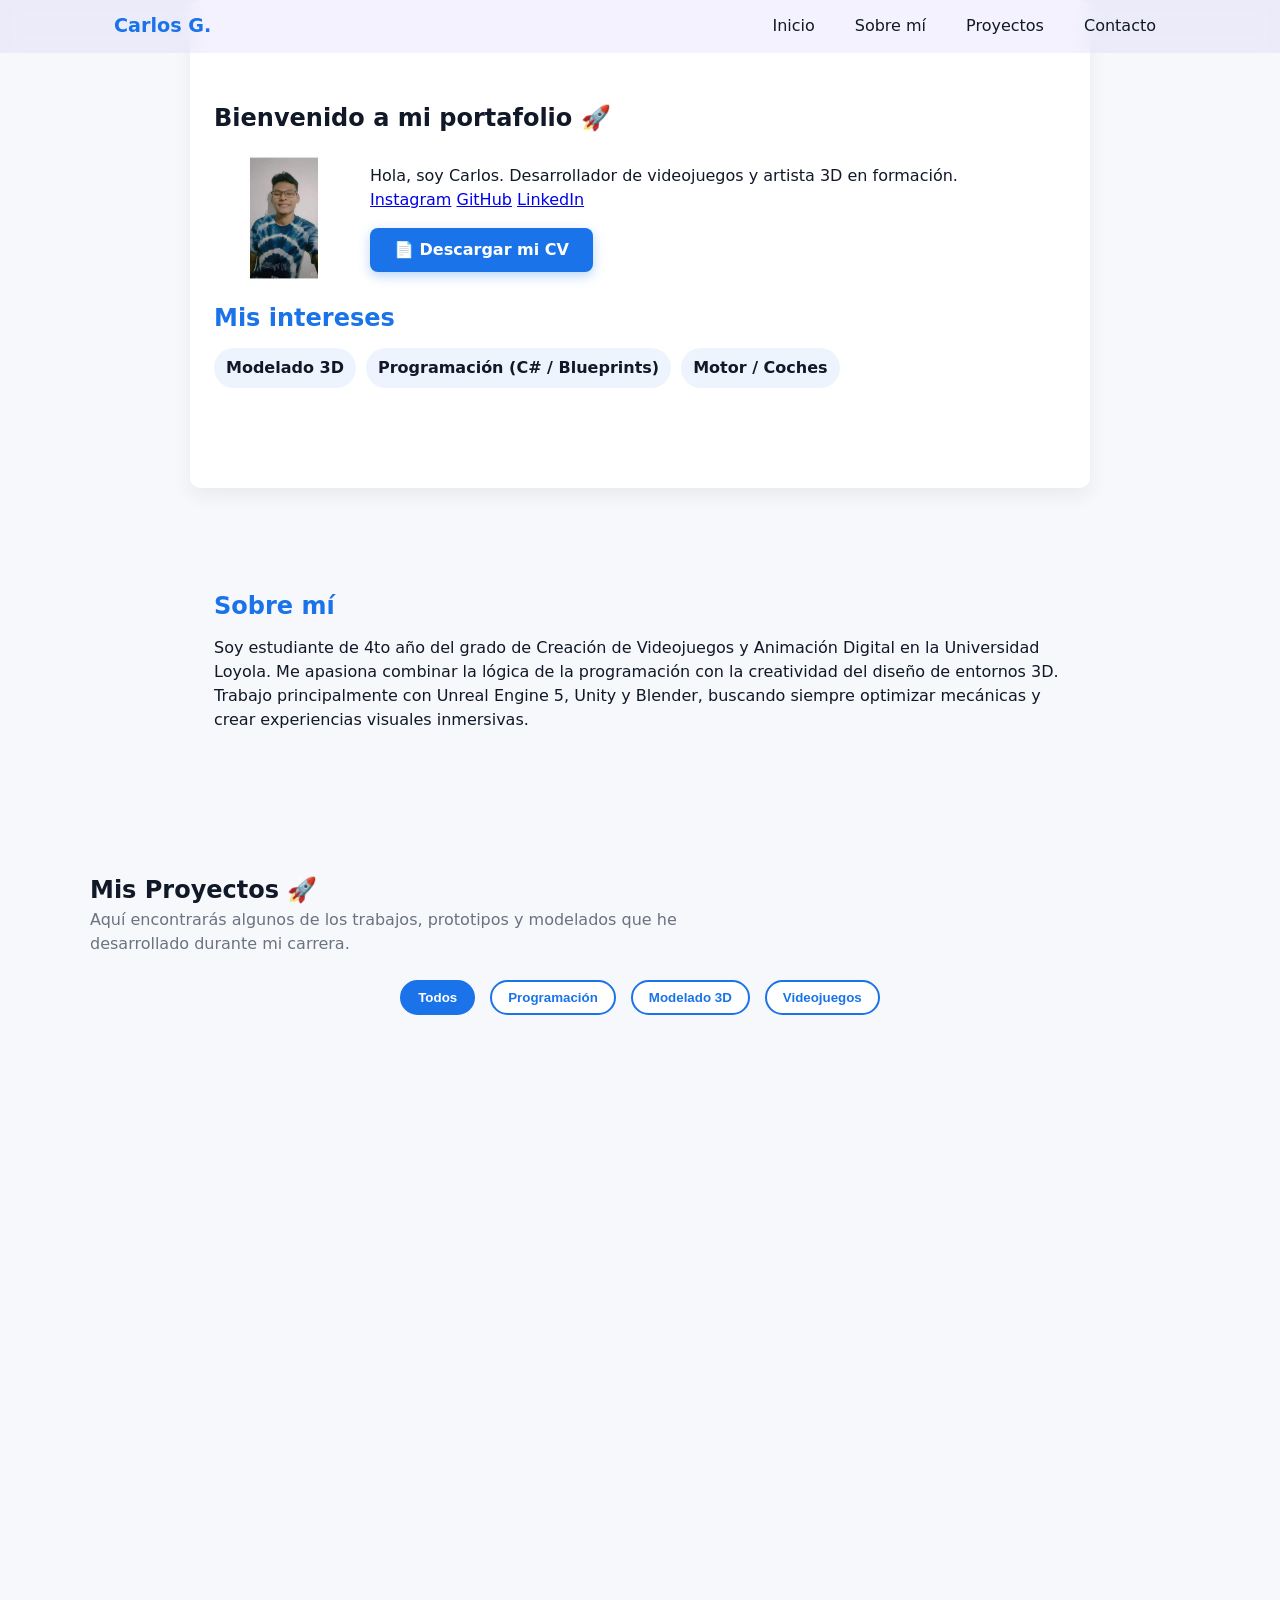
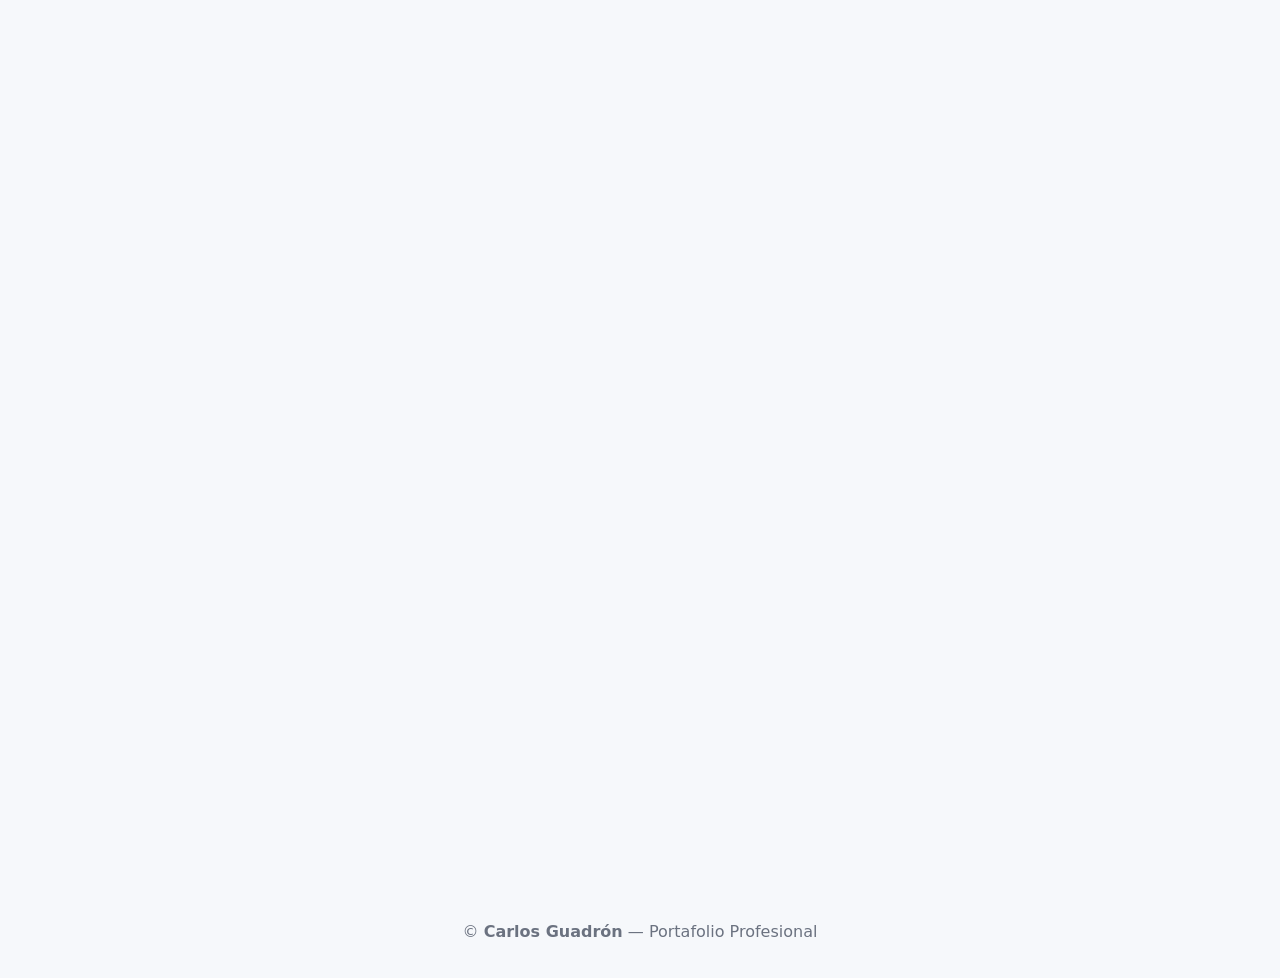
==== index.html @ 1a6b390a "Subiendo archivos del portafolio" ====
<!DOCTYPE html>
<html lang="es">
<head>
  <meta charset="utf-8">
  <meta name="viewport" content="width=device-width, initial-scale=1">
  <title>Carlos Guadrón — Portafolio</title>

  <!-- Enlace al CSS -->
  <link rel="stylesheet" href="css/styles.css">
</head>
<body>

  <!-- ===========================
       🧭 MENÚ DE NAVEGACIÓN FIJO
       =========================== -->
  <header class="site-header">
    <nav class="navbar">
      <div class="nav-logo">
        <a href="#inicio">Carlos G.</a>
      </div>
      <ul class="nav-links">
        <li><a href="#inicio">Inicio</a></li>
        <li><a href="#sobre-mi">Sobre mí</a></li>
        <li><a href="#proyectos">Proyectos</a></li>
        <li><a href="#contacto">Contacto</a></li>
      </ul>
    </nav>
  </header>

  <!-- ===========================
       SECCIONES DE CONTENIDO
       =========================== -->

  <!-- Inicio -->
  <section id="inicio" class="section content card" aria-labelledby="titulo-perfil">
    <h1 id="titulo-perfil">Bienvenido a mi portafolio 🚀</h1>

    <!-- Perfil compacto -->
    <div class="profile-row">
      <img src="img/yo.jpg" alt="Foto de Carlos" class="profile__avatar">
      <div class="profile__bio">
        <p>Hola, soy Carlos. Desarrollador de videojuegos y artista 3D en formación.</p>
        <div class="social">
          <a href="https://www.instagram.com/3__carlos__0/" target="_blank" rel="noopener noreferrer">Instagram</a>
          <a href="https://github.com/carlosguadron" target="_blank" rel="noopener noreferrer">GitHub</a>
          <a href="https://www.linkedin.com/in/carlos-cristian-guadr%C3%B3n-mendoza-684215248/" target="_blank" rel="noopener noreferrer">LinkedIn</a>
        </div>
        
        <!-- 👇 NUEVO BOTÓN DE CV 👇 -->
        <a href="docs/CV_Carlos.pdf" download="CV_Carlos_Guadron.pdf" class="btn-cv">
          📄 Descargar mi CV
        </a>

      </div>
    </div>

    <!-- Intereses -->
    <section class="interests" id="intereses">
      <h2>Mis intereses</h2>
      <ul class="chips">
        <li>Modelado 3D</li>
        <li>Programación (C# / Blueprints)</li>
        <li>Motor / Coches</li>
      </ul>
    </section>
  </section>

  <!-- Sobre mí -->
  <section id="sobre-mi" class="section">
    <h2>Sobre mí</h2>
    <p>Soy estudiante de 4to año del grado de Creación de Videojuegos y Animación Digital en la Universidad Loyola. Me apasiona combinar la lógica de la programación con la creatividad del diseño de entornos 3D. Trabajo principalmente con Unreal Engine 5, Unity y Blender, buscando siempre optimizar mecánicas y crear experiencias visuales inmersivas.</p>
  </section>

  <!-- Proyectos -->
  <section id="proyectos" class="projects-section container" aria-labelledby="titulo-proyectos">
    <h2 id="titulo-proyectos">Mis Proyectos 🚀</h2>
    <p>Aquí encontrarás algunos de los trabajos, prototipos y modelados que he desarrollado durante mi carrera.</p>

    <div class="filter-buttons">
      <button class="filter-btn active" data-filter="all">Todos</button>
      <button class="filter-btn" data-filter="programacion">Programación</button>
      <button class="filter-btn" data-filter="modelado">Modelado 3D</button>
      <button class="filter-btn" data-filter="juegos">Videojuegos</button>
    </div>

    <!-- Contenedor de tarjetas de proyectos -->
    <div class="projects-grid">
      
      <!-- Proyecto 1 -->
      <article class="project-card reveal reveal-bottom" data-category="juegos programacion" onclick="window.location.href='proyecto-torre.html';">
        <span class="badge wip">Completado</span>
        <img src="img/La-torre-del-silencio.png" alt="Vista previa de La Torre del Silencio" class="project-image">
        <h3>La torre del silencio</h3>
        <p>Videojuego de misterio donde asumes el rol de un investigador intentando resolver el asesinato de un guardabosques.</p>
        <span class="project-link">Ver proyecto completo</span>
      </article>

      <!-- Proyecto 2 -->
      <article class="project-card reveal reveal-left" data-category="programacion juegos" onclick="window.location.href='proyecto-sentilx.html';">
        <span class="badge wip">Completado</span>
        <img src="img/SentinelX.png" alt="Vista previa de Sentinel X" class="project-image">
        <h3>SENTINEL X</h3>
        <p>Prototipo vertical de un juego 3D con temática de antivirus creado en Unreal Engine 5. Incluye mecánicas de puzzles y shaders de postprocesado.</p>
        <span class="project-link">Ver proyecto completo</span>
      </article>

      <!-- Proyecto 3-->
      <article class="project-card reveal reveal-left" data-category="programacion juegos" onclick="window.location.href='proyecto-POTI.html';">
        <span class="badge wip">En Desarrollo</span>
        <img src="img/Plague-of-the-inquisition.png" alt="Vista previa de The Unfinished Case" class="project-image">
        <h3>Plague of The Inquisition</h3>
        <p>Videojuego de aventura y sigilo ambientado en la Sevilla del siglo XVI durante la peste negra y la Inquisición. Prototipado y desarrollado en equipo utilizando Unreal Engine 5.</p>
        <span class="project-link">Ver proyecto completo</span>
      </article>

      <!-- Proyecto 4-->
      <article class="project-card reveal reveal-left" data-category="programacion juegos" onclick="window.location.href='proyecto-TheUnfinishedCase.html';">
        <span class="badge wip">En Desarrollo</span>
        <img src="img/The-Unfinished-Case.png" alt="Vista previa de The Unfinished Case" class="project-image">
        <h3>The Unfinished Case</h3>
        <p>Videojuego de suspenso en el cual asumes el rol de un detective que debe investigar el asesinato de un famoso pianista.</p>
        <span class="project-link">Ver proyecto completo</span>
      </article>

      <!-- Proyecto 5 -->
      <article class="project-card reveal reveal-left" data-category="modelado" onclick="window.location.href='proyecto-Giralda.html';">
        <span class="badge wip">Completado</span>
        <img src="img/Giralda2.png" alt="Vista previa de La Giralda 3D" class="project-image">
        <h3>Giralda 3D</h3>
        <p>Modelado 3D de La Giralda basado en la arquitectura de la Sevilla del siglo XVI. Topología optimizada en Blender para su uso en videojuegos de mundo semi-abierto.</p>
        <span class="project-link">Ver proyecto completo</span>
      </article>

      <!-- Proyecto 6 -->
      <article class="project-card reveal reveal-left" data-category="modelado" onclick="window.location.href='proyecto-CatedralSevilla.html';">        
        <span class="badge wip">En Desarrollo</span>
        <img src="img/Catedral-de-Sevilla.png" alt="Vista previa de La Giralda 3D" class="project-image">
        <h3>Catedral de Sevilla</h3>
        <p>Recreación arquitectónica en 3D de la Catedral de Sevilla, modelada en Blender. Diseñada con rigor histórico y optimizada para integrarse como entorno jugable.</p>
        <span class="project-link">Ver proyecto completo</span>
      </article>
      

    </div> <!-- Cierre correcto del projects-grid -->
  </section>

  <!-- ===========================
       SECCIÓN DE HABILIDADES Y CONTACTO
       =========================== -->
  <section id="contacto" class="section" aria-labelledby="titulo-contacto">
    
    <div class="contact-skills-container">
      
      <!-- Tarjeta de Habilidades -->
      <div class="card skills-card reveal reveal-left">
        <h3 id="titulo-habilidades">Mis Habilidades 🛠️</h3>
        <p>Herramientas y tecnologías que utilizo para crear:</p>
        
        <ul class="skills-grid">
          <li><span class="skill-icon">🔥</span> Unreal Engine 5</li>
          <li><span class="skill-icon">🎮</span> Unity (C#)</li>
          <li><span class="skill-icon">🧊</span> Blender</li>
          <li><span class="skill-icon">🐙</span> GitHub / Git</li>
          <li><span class="skill-icon">💻</span> HTML & CSS</li>
          <li><span class="skill-icon">⚡</span> JavaScript</li>
        </ul>
      </div>

      <!-- Tarjeta de Contacto -->
      <div class="card contact-card reveal reveal-right">
        <h3 id="titulo-contacto">Hablemos 📩</h3>
        <p>¿Tienes un proyecto en mente o quieres conectar? ¡Escríbeme!</p>
        
        <div class="contact-links">
          <!-- Botón Email -->
          <a href="mailto:c1205333@gmail.com" class="contact-btn">
            <span class="icon">✉️</span> c1205333@gmail.com
          </a>
          <!-- Botón LinkedIn -->
          <a href="https://www.linkedin.com/in/carlos-cristian-guadr%C3%B3n-mendoza-684215248/" target="_blank" rel="noopener noreferrer" class="contact-btn">
            <span class="icon">💼</span> LinkedIn
          </a>
          <!-- Botón GitHub -->
          <a href="https://github.com/carlosguadron" target="_blank" rel="noopener noreferrer" class="contact-btn">
            <span class="icon">🐙</span> GitHub
          </a>
        </div>
      </div>

    </div>
  </section>

  <!-- Footer -->
  <footer class="site-footer">
    <div class="container">
      <p>© <strong>Carlos Guadrón</strong> — Portafolio Profesional</p>
    </div>
  </footer>

  <!-- Script principal -->
  <script src="js/script.js"></script>
</body>
</html>
---- css/styles.css ----
/* ===========================
   RESET Y VARIABLES GLOBALES
   =========================== */
* { box-sizing: border-box; margin: 0; padding: 0; }

:root {
  --bg: #f6f8fb;
  --card: #ffffff;
  --text: #111827;
  --muted: #6b7280;
  --accent: #1a73e8;
  --radius: 10px;
  --max-width: 1100px;
  --gutter: 20px;
}

/* ===== Tipografía y fondo ===== */
html, body { height: 100%; }
body {
  font-family: system-ui, -apple-system, "Segoe UI", Roboto, "Helvetica Neue", Arial;
  background: var(--bg);
  color: var(--text);
  line-height: 1.5;
  -webkit-font-smoothing: antialiased;
}

/* ===== Contenedor central ===== */
.container {
  max-width: var(--max-width);
  margin: 0 auto;
  padding: calc(var(--gutter) / 2);
}

/* ===== Tarjetas base ===== */
.card {
  background: var(--card);
  border-radius: var(--radius);
  box-shadow: 0 8px 20px rgba(15,23,42,0.06);
  padding: 16px;
}

/* ===========================
   NAVBAR Y HEADER FIJO
   =========================== */
.site-header {
  position: fixed;
  top: 0;
  left: 0;
  width: 100%;
  padding: 12px 0;
  background-color: rgba(48, 12, 229, 0.05); /* Transparente al inicio */
  backdrop-filter: blur(10px);
  z-index: 1000;
  transition: background-color 0.3s ease, box-shadow 0.3s ease, padding 0.3s ease;
}

.site-header.scrolled {
  background-color: rgba(112, 116, 183, 0.95); /* Color sólido al hacer scroll */
  box-shadow: 0 4px 12px rgba(0, 0, 0, 0.1);
  padding: 8px 0; /* Se hace un poco más delgada al bajar */
}

.navbar {
  max-width: var(--max-width);
  margin: 0 auto;
  padding: 0 24px;
  display: flex;
  justify-content: space-between;
  align-items: center;
}

.nav-logo a {
  text-decoration: none;
  font-weight: 700;
  font-size: 1.2rem;
  color: var(--accent);
}

.scrolled .nav-logo a,
.scrolled .nav-links a {
  color: #ffffff; /* Letras blancas cuando la barra es oscura */
}

.nav-links {
  list-style: none;
  display: flex;
  gap: 20px;
}

.nav-links a {
  text-decoration: none;
  color: var(--text);
  font-weight: 500;
  padding: 6px 10px;
  border-radius: 6px;
  transition: color 0.3s, background 0.3s;
}

.nav-links a:hover {
  background: rgba(26,115,232,0.1);
  color: var(--accent);
}

/* ===========================
   LAYOUT PRINCIPAL E INICIO
   =========================== */
.section {
  padding: 100px 24px;
  max-width: 900px;
  margin: 0 auto;
}

.section h2 {
  margin-bottom: 12px;
  color: var(--accent);
}

/* Profile Row (Avatar + Bio) */
.profile-row {
  display: flex;
  gap: 16px;
  align-items: center;
  margin: 12px 0;
}

.profile__avatar {
  width: 140px;
  height: 140px;
  object-fit: cover;
  border-radius: 10px;
  flex-shrink: 0;
}

.profile__bio { flex: 1 1 auto; }

/* Chips de Intereses */
.chips {
  list-style: none;
  display: flex;
  gap: 10px;
  flex-wrap: wrap;
  margin-top: 10px;
}

.chips li {
  background: rgba(26,115,232,0.08);
  padding: 8px 12px;
  border-radius: 999px;
  font-weight: 600;
}

.center-chips {
  justify-content: center;
  margin-bottom: 20px;
}

/* ===========================
   SECCIÓN DE PROYECTOS
   =========================== */
.projects-section {
  padding: 40px 0;
}

.projects-section p {
  color: var(--muted);
  max-width: 600px;
  margin-bottom: 24px;
}

.filter-buttons {
  display: flex;
  justify-content: center;
  gap: 15px;
  margin-bottom: 30px;
  flex-wrap: wrap;
}

.filter-btn {
  background-color: var(--card);
  border: 2px solid var(--accent);
  color: var(--accent);
  padding: 8px 16px;
  border-radius: 20px;
  cursor: pointer;
  font-weight: 600;
  transition: all 0.3s ease;
}

.filter-btn:hover,
.filter-btn.active {
  background-color: var(--accent);
  color: white;
}

.projects-grid {
  display: grid;
  grid-template-columns: repeat(auto-fit, minmax(280px, 1fr));
  gap: 20px;
}

/* Tarjeta individual (Unificada) */
.project-card {
  background: var(--card);
  border-radius: var(--radius);
  box-shadow: 0 8px 20px rgba(15, 23, 42, 0.06);
  overflow: hidden;
  position: relative; /* Necesario para el badge */
  transition: transform 0.2s ease, box-shadow 0.3s ease;
  transform-style: preserve-3d;
  cursor: pointer;
}

.project-card:hover {
  transform: translateY(-8px) scale(1.02);
  box-shadow: 0 15px 35px rgba(15, 23, 42, 0.2);
}

.project-card:hover .project-image {
  transform: scale(1.05);
}

.project-image {
  width: 100%;
  height: 180px;
  object-fit: cover;
  transition: transform 0.3s ease;
}

/* Badges de estado */
.badge {
  position: absolute;
  top: 12px;
  right: 12px;
  padding: 4px 12px;
  font-size: 0.8rem;
  font-weight: 700;
  border-radius: 20px;
  z-index: 10;
  box-shadow: 0 4px 6px rgba(0, 0, 0, 0.2);
}

.badge.wip {
  background-color: #f59e0b;
  color: white;
}

/* Textos dentro de la tarjeta */
.project-card h3 {
  font-size: 1.2rem;
  margin: 12px 16px 4px;
  transition: transform 0.3s ease;
}

.project-card p {
  font-size: 0.95rem;
  color: var(--muted);
  margin: 0 16px 12px;
  transition: transform 0.3s ease;
}

.project-link {
  display: inline-block;
  margin: 0 16px 16px;
  text-decoration: none;
  color: var(--accent);
  font-weight: 600;
  transition: transform 0.3s ease, color 0.3s ease;
}

.project-card:hover h3 { transform: translateY(-5px); }
.project-card:hover p { transform: translateY(-3px); }
.project-card:hover .project-link { 
  transform: translateY(-2px); 
  color: #1257b5; /* Azul más oscuro al hover */
}

/* ===========================
   PÁGINAS DE DETALLE (CASOS DE ESTUDIO)
   =========================== */
.project-hero {
  text-align: center;
  padding-top: 120px;
  padding-bottom: 40px;
}

.project-hero h1 {
  font-size: 2.5rem;
  color: var(--text);
  margin-bottom: 20px;
}

.project-details {
  max-width: 800px;
  margin-bottom: 60px;
}

.detail-image {
  width: 100%;
  height: auto;
  max-height: 400px;
  object-fit: cover;
  border-radius: var(--radius);
  margin-bottom: 24px;
}

.detail-content h2 {
  font-size: 1.5rem;
  color: var(--accent);
  margin-top: 24px;
  margin-bottom: 12px;
}

.video-container {
  background: var(--bg);
  border: 2px dashed var(--muted);
  border-radius: var(--radius);
  padding: 40px;
  text-align: center;
  margin-top: 16px;
  color: var(--muted);
}

/* ===========================
   SECCIÓN DE HABILIDADES Y CONTACTO
   =========================== */
.contact-skills-container {
  display: grid;
  grid-template-columns: 1fr 1fr;
  gap: 30px;
  max-width: 1000px;
  margin: 0 auto;
}

.skills-card h3, 
.contact-card h3 {
  font-size: 1.5rem;
  color: var(--accent);
  margin-bottom: 8px;
}

.skills-card p, 
.contact-card p {
  color: var(--muted);
  margin-bottom: 24px;
}

.skills-grid {
  list-style: none;
  display: grid;
  grid-template-columns: repeat(auto-fit, minmax(140px, 1fr));
  gap: 15px;
  padding: 0;
}

.skills-grid li {
  background: var(--bg);
  border: 1px solid rgba(26, 115, 232, 0.15);
  padding: 12px 16px;
  border-radius: var(--radius);
  display: flex;
  align-items: center;
  gap: 10px;
  font-weight: 600;
  color: var(--text);
  transition: transform 0.3s ease, box-shadow 0.3s ease, border-color 0.3s ease;
  cursor: default;
}

.skills-grid li:hover {
  transform: translateY(-5px);
  box-shadow: 0 8px 20px rgba(26, 115, 232, 0.15);
  border-color: var(--accent);
}

.skill-icon {
  font-size: 1.2rem;
}

.contact-links {
  display: flex;
  flex-direction: column;
  gap: 16px;
}

.contact-btn {
  display: flex;
  align-items: center;
  gap: 12px;
  padding: 16px 20px;
  background: var(--bg);
  color: var(--text);
  text-decoration: none;
  border-radius: var(--radius);
  font-weight: 600;
  transition: all 0.3s ease;
  border: 1px solid transparent;
}

.contact-btn:hover {
  background: var(--accent);
  color: #ffffff;
  transform: translateX(8px);
  box-shadow: 0 4px 12px rgba(26, 115, 232, 0.2);
}

/* ===========================
   LIGHTBOX (Galería de Imágenes)
   =========================== */
.lightbox {
  display: none;
  position: fixed;
  z-index: 2000;
  left: 0;
  top: 0;
  width: 100%;
  height: 100%;
  overflow: hidden;
  background-color: rgba(0, 0, 0, 0.9);
  justify-content: center;
  align-items: center;
  flex-direction: column;
}

.lightbox.show {
  display: flex;
  animation: fadeIn 0.3s ease;
}

.lightbox-content {
  max-width: 90%;
  max-height: 85vh;
  border-radius: 8px;
  box-shadow: 0 0 20px rgba(0,0,0,0.5);
  object-fit: contain;
}

.close-lightbox {
  position: absolute;
  top: 20px;
  right: 35px;
  color: #f1f1f1;
  font-size: 40px;
  font-weight: bold;
  cursor: pointer;
  transition: 0.3s;
}

.close-lightbox:hover { color: #bbb; }

.prev-btn, .next-btn {
  cursor: pointer;
  position: absolute;
  top: 50%;
  transform: translateY(-50%);
  width: auto;
  padding: 16px;
  color: white;
  font-weight: bold;
  font-size: 30px;
  background: rgba(0,0,0,0.5);
  border: none;
  border-radius: 5px;
  user-select: none;
  transition: 0.3s;
}

.prev-btn { left: 20px; }
.next-btn { right: 20px; }
.prev-btn:hover, .next-btn:hover { background-color: rgba(0,0,0,0.8); }

#caption {
  margin-top: 15px;
  color: #ccc;
  font-size: 1.2rem;
  text-align: center;
}

.lightbox-trigger {
  cursor: pointer;
  transition: 0.3s;
}

.lightbox-trigger:hover {
  opacity: 0.8;
  transform: scale(1.02);
}

@keyframes fadeIn {
  from { opacity: 0; }
  to { opacity: 1; }
}

/* ===========================
   ANIMACIONES SCROLL (Reveal Unificado)
   =========================== */
.reveal {
  opacity: 0;
  transition: all 0.7s ease;
}

.reveal.active {
  opacity: 1;
  transform: translate(0, 0) scale(1);
}

.reveal-bottom { transform: translateY(40px); }
.reveal-left   { transform: translateX(-40px); }
.reveal-right  { transform: translateX(40px); }
.reveal-fade   { transform: scale(0.95); }

/* ===========================
   FOOTER
   =========================== */
.site-footer {
  margin-top: 24px;
  padding: 24px 0;
  text-align: center;
  color: var(--muted);
}

/* ===========================
   ACCESIBILIDAD Y RESPONSIVE
   =========================== */
a:focus {
  outline: 3px solid rgba(26,115,232,0.18);
  outline-offset: 3px;
  border-radius: 6px;
}

@media (max-width: 768px) {
  .contact-skills-container {
    grid-template-columns: 1fr;
  }
  .navbar {
    flex-direction: column;
    padding: 16px;
  }
  .nav-links {
    margin-top: 12px;
    flex-wrap: wrap;
    justify-content: center;
  }
}

/* ===========================
   BOTÓN DE DESCARGA DE CV
   =========================== */
.btn-cv {
  display: inline-flex;
  align-items: center;
  gap: 8px;
  margin-top: 16px;
  padding: 10px 24px;
  background-color: var(--accent); /* Usa tu azul principal */
  color: #ffffff; /* Texto blanco */
  text-decoration: none;
  font-weight: 700;
  border-radius: 8px;
  transition: all 0.3s ease;
  box-shadow: 0 4px 12px rgba(26, 115, 232, 0.3);
}

.btn-cv:hover {
  background-color: #1257b5; /* Un azul más oscuro al pasar el ratón */
  color: #ffffff;
  transform: translateY(-3px); /* Se eleva un poquito */
  box-shadow: 0 6px 16px rgba(26, 115, 232, 0.4);
}
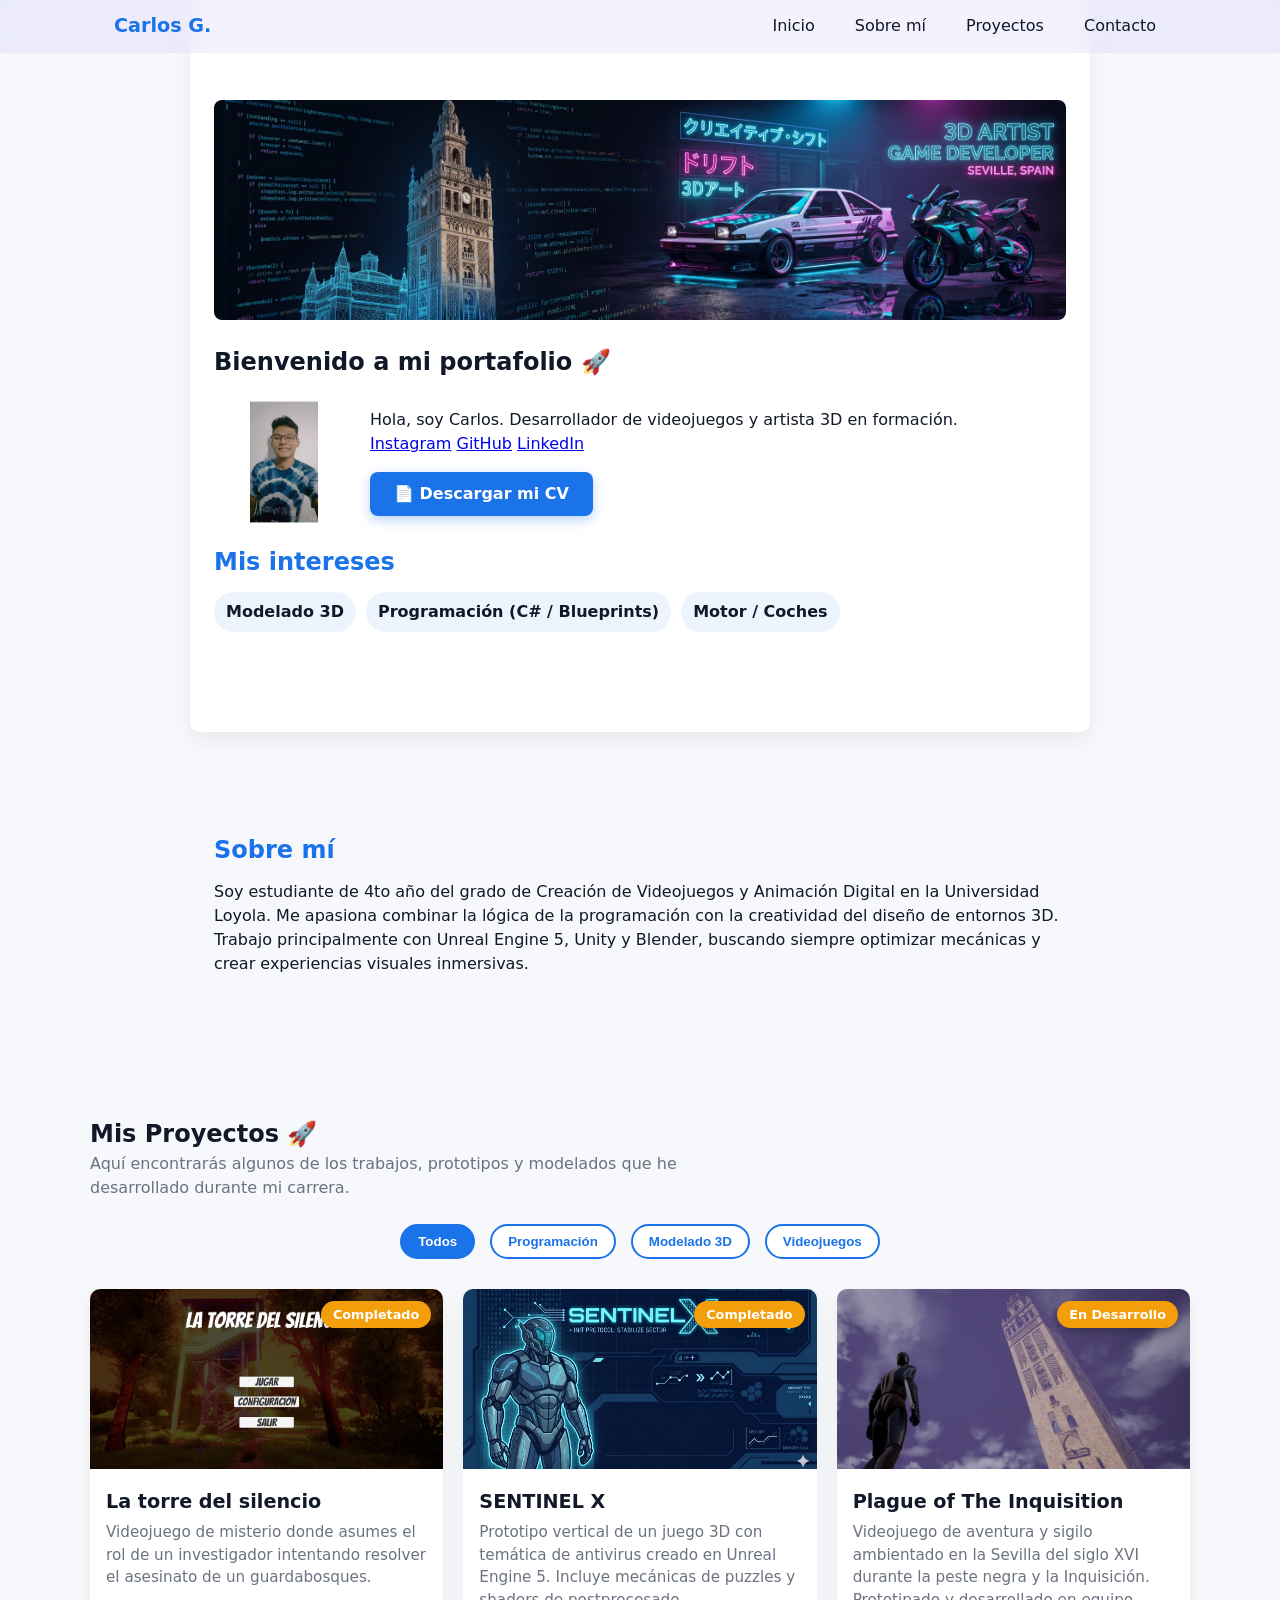
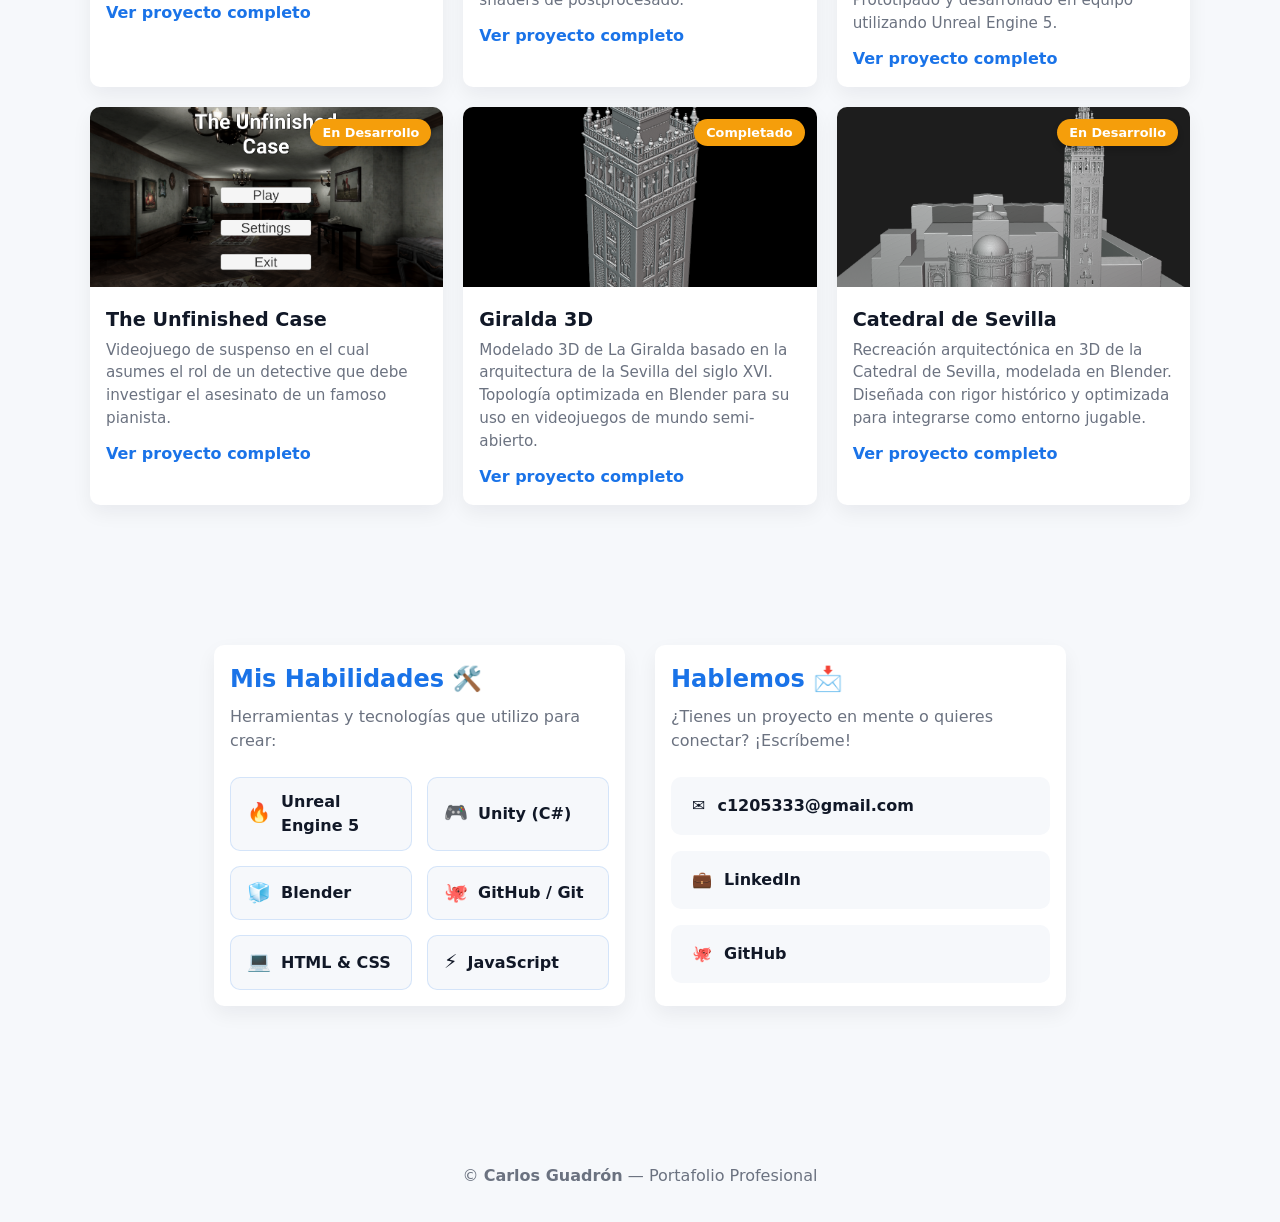
==== commit b606e069: "Banner de Inicio" ====
--- a/index.html
+++ b/index.html
@@ -32,7 +32,12 @@
        =========================== -->
 
   <!-- Inicio -->
+  <!-- Inicio -->
   <section id="inicio" class="section content card" aria-labelledby="titulo-perfil">
+    
+    <!-- BANNER -->
+    <img src="img/banner-pagina-web.jpg" alt="Banner Portafolio Carlos" class="profile-banner">
+
     <h1 id="titulo-perfil">Bienvenido a mi portafolio 🚀</h1>
 
     <!-- Perfil compacto -->
--- a/css/styles.css
+++ b/css/styles.css
@@ -528,17 +528,50 @@
 }
 
 @media (max-width: 768px) {
+  /* 1. Tarjetas de contacto a una columna */
   .contact-skills-container {
     grid-template-columns: 1fr;
   }
+  
+  /* 2. Menú superior ajustado */
   .navbar {
     flex-direction: column;
-    padding: 16px;
+    padding: 10px;
   }
   .nav-links {
-    margin-top: 12px;
+    margin-top: 10px;
     flex-wrap: wrap;
     justify-content: center;
+    gap: 10px;
+  }
+  
+  /* 3. Arreglo del perfil en móvil (Adiós aplastamiento) */
+  .profile-row {
+    flex-direction: column;
+    text-align: center;
+  }
+  .profile__avatar {
+    width: 130px;
+    height: 130px;
+    margin: 0 auto 15px auto;
+  }
+  
+  /* 4. Centrar redes sociales y botón del CV */
+  .social {
+    display: flex;
+    flex-wrap: wrap;
+    justify-content: center;
+    gap: 15px;
+    margin: 15px 0;
+  }
+  .btn-cv {
+    margin: 10px auto; 
+  }
+  
+  /* 5. Reducir el tamaño del título en móvil */
+  h1 {
+    font-size: 1.8rem;
+    text-align: center;
   }
 }
 
@@ -565,4 +598,24 @@
   color: #ffffff;
   transform: translateY(-3px); /* Se eleva un poquito */
   box-shadow: 0 6px 16px rgba(26, 115, 232, 0.4);
+}
+
+/* ===========================
+   BANNER DE INICIO
+   =========================== */
+.profile-banner {
+  width: 100%;
+  height: 220px;
+  object-fit: cover;
+  border-radius: 8px;
+  margin-bottom: 24px;
+  display: block;
+}
+
+/* Ajuste exclusivo para que se vea bien en el móvil */
+@media (max-width: 768px) {
+  .profile-banner {
+    height: 120px;
+    margin-bottom: 16px;
+  }
 }
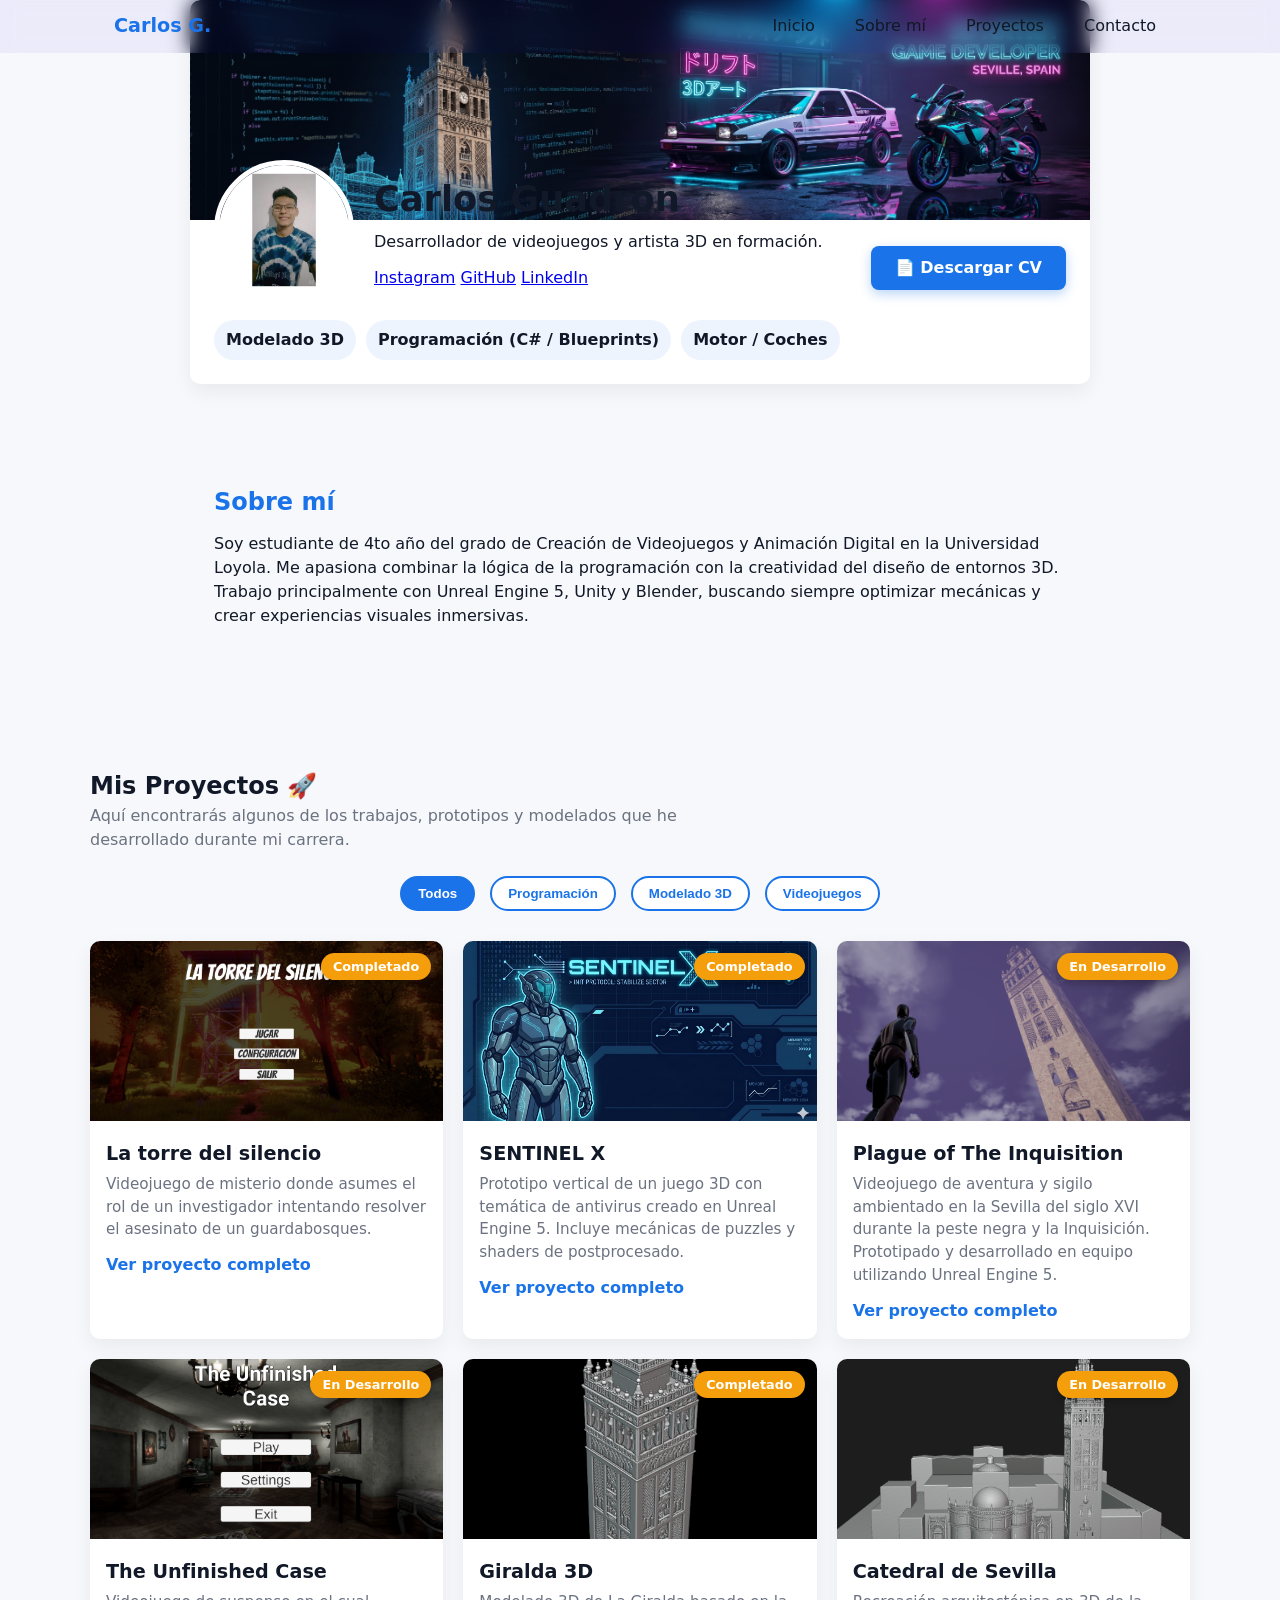
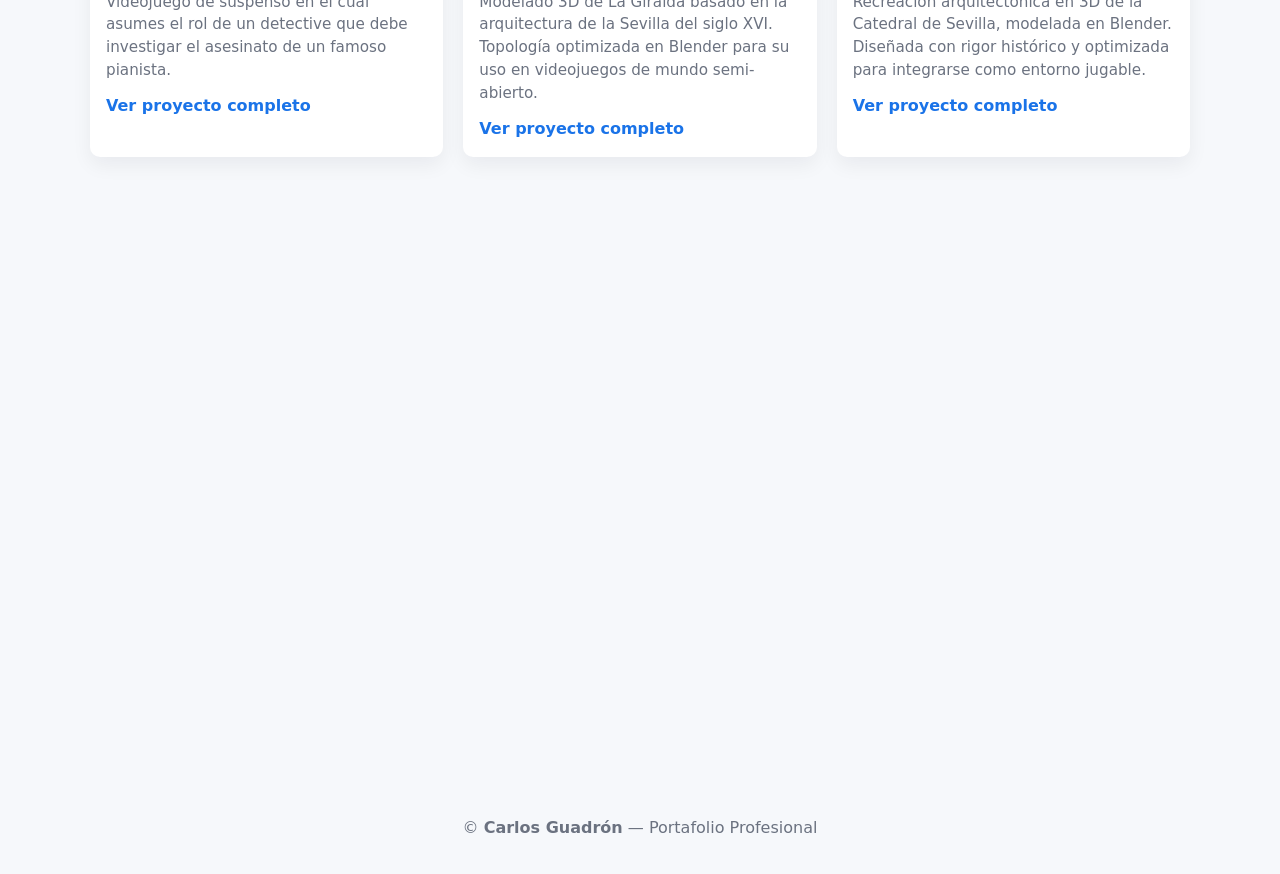
==== commit edfe0f67: "Arreglo de banner" ====
--- a/index.html
+++ b/index.html
@@ -27,47 +27,48 @@
     </nav>
   </header>
 
-  <!-- ===========================
-       SECCIONES DE CONTENIDO
+  <!-- Inicio -->
+<!-- ===========================
+       INICIO 
        =========================== -->
-
-  <!-- Inicio -->
-  <!-- Inicio -->
-  <section id="inicio" class="section content card" aria-labelledby="titulo-perfil">
+  <section id="inicio" class="section content card" style="padding: 0; overflow: hidden;">
     
-    <!-- BANNER -->
-    <img src="img/banner-pagina-web.jpg" alt="Banner Portafolio Carlos" class="profile-banner">
-
-    <h1 id="titulo-perfil">Bienvenido a mi portafolio 🚀</h1>
-
-    <!-- Perfil compacto -->
-    <div class="profile-row">
-      <img src="img/yo.jpg" alt="Foto de Carlos" class="profile__avatar">
-      <div class="profile__bio">
-        <p>Hola, soy Carlos. Desarrollador de videojuegos y artista 3D en formación.</p>
-        <div class="social">
-          <a href="https://www.instagram.com/3__carlos__0/" target="_blank" rel="noopener noreferrer">Instagram</a>
-          <a href="https://github.com/carlosguadron" target="_blank" rel="noopener noreferrer">GitHub</a>
-          <a href="https://www.linkedin.com/in/carlos-cristian-guadr%C3%B3n-mendoza-684215248/" target="_blank" rel="noopener noreferrer">LinkedIn</a>
+    <!-- Banner superior -->
+    <img src="img/banner-pagina-web.jpg" alt="Banner Portafolio" class="profile-banner">
+
+    <!-- Contenedor inferior (textos y foto) -->
+    <div class="profile-content-wrapper">
+      
+      <!-- Fila superpuesta: Foto, textos y botón -->
+      <div class="profile-row-linkedin">
+        <img src="img/yo.jpg" alt="Foto de Carlos" class="profile__avatar-linkedin">
+        
+        <div class="profile__bio-linkedin">
+          <h1 id="titulo-perfil">Carlos Guadrón</h1>
+          <p>Desarrollador de videojuegos y artista 3D en formación.</p>
+          
+          <div class="social" style="margin-top: 12px;">
+            <a href="https://www.instagram.com/3__carlos__0/" target="_blank" rel="noopener noreferrer">Instagram</a>
+            <a href="https://github.com/carlosguadron" target="_blank" rel="noopener noreferrer">GitHub</a>
+            <a href="https://www.linkedin.com/in/carlos-cristian-guadr%C3%B3n-mendoza-684215248/" target="_blank" rel="noopener noreferrer">LinkedIn</a>
+          </div>
         </div>
         
-        <!-- 👇 NUEVO BOTÓN DE CV 👇 -->
-        <a href="docs/CV_Carlos.pdf" download="CV_Carlos_Guadron.pdf" class="btn-cv">
-          📄 Descargar mi CV
-        </a>
-
-      </div>
-    </div>
-
-    <!-- Intereses -->
-    <section class="interests" id="intereses">
-      <h2>Mis intereses</h2>
-      <ul class="chips">
-        <li>Modelado 3D</li>
-        <li>Programación (C# / Blueprints)</li>
-        <li>Motor / Coches</li>
-      </ul>
-    </section>
+        <div class="profile-action-btn">
+          <a href="docs/CV_Carlos.pdf" download="CV_Carlos_Guadron.pdf" class="btn-cv">📄 Descargar CV</a>
+        </div>
+      </div>
+
+      <!-- Intereses -->
+      <section class="interests" id="intereses">
+        <ul class="chips" style="margin-top: 10px;">
+          <li>Modelado 3D</li>
+          <li>Programación (C# / Blueprints)</li>
+          <li>Motor / Coches</li>
+        </ul>
+      </section>
+      
+    </div>
   </section>
 
   <!-- Sobre mí -->
--- a/css/styles.css
+++ b/css/styles.css
@@ -601,21 +601,73 @@
 }
 
 /* ===========================
-   BANNER DE INICIO
+   BANNER Y PERFIL (ESTILO LINKEDIN)
    =========================== */
 .profile-banner {
   width: 100%;
   height: 220px;
   object-fit: cover;
-  border-radius: 8px;
-  margin-bottom: 24px;
   display: block;
-}
-
-/* Ajuste exclusivo para que se vea bien en el móvil */
+  border-radius: 10px 10px 0 0; /* Solo redondea las esquinas superiores */
+}
+
+.profile-content-wrapper {
+  padding: 0 24px 24px 24px;
+}
+
+/* Fila principal que empuja la foto hacia arriba */
+.profile-row-linkedin {
+  display: flex;
+  gap: 20px;
+  align-items: flex-end;
+  margin-top: -60px; /* Aquí está la magia: sube la foto pisando el banner */
+  margin-bottom: 20px;
+  position: relative;
+}
+
+/* Tu foto estilo LinkedIn (Redonda y con borde) */
+.profile__avatar-linkedin {
+  width: 140px;
+  height: 140px;
+  object-fit: cover;
+  border-radius: 50%;
+  border: 5px solid var(--card); /* Crea el marco invisible alrededor */
+  background-color: var(--card);
+  z-index: 2;
+  flex-shrink: 0;
+}
+
+.profile__bio-linkedin {
+  flex: 1;
+  padding-bottom: 10px;
+}
+
+.profile__bio-linkedin h1 {
+  margin-bottom: 4px;
+  font-size: 2.2rem;
+}
+
+.profile-action-btn {
+  padding-bottom: 10px;
+}
+
+/* Adaptación perfecta para móviles */
 @media (max-width: 768px) {
   .profile-banner {
     height: 120px;
-    margin-bottom: 16px;
+  }
+  .profile-row-linkedin {
+    flex-direction: column;
+    align-items: center;
+    text-align: center;
+    margin-top: -55px;
+    gap: 12px;
+  }
+  .profile__avatar-linkedin {
+    width: 110px;
+    height: 110px;
+  }
+  .profile__bio-linkedin {
+    padding-bottom: 0;
   }
 }
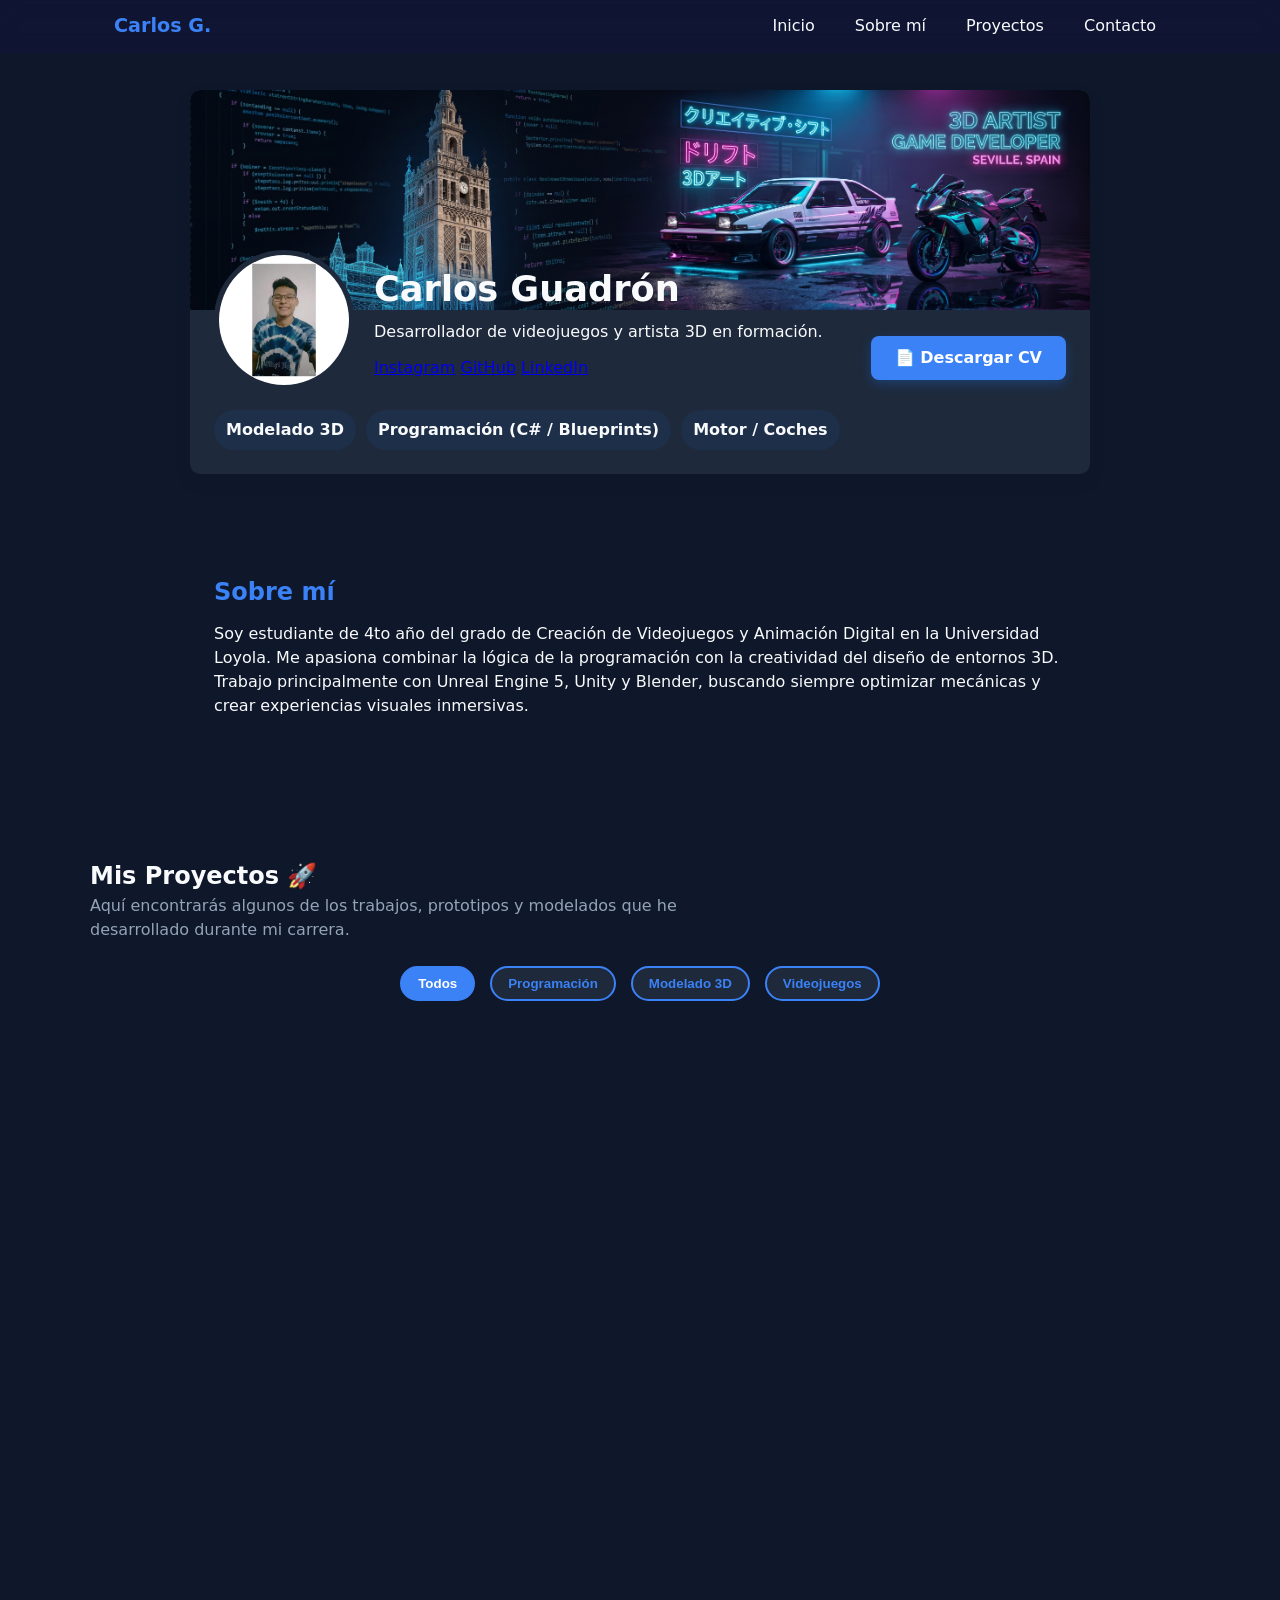
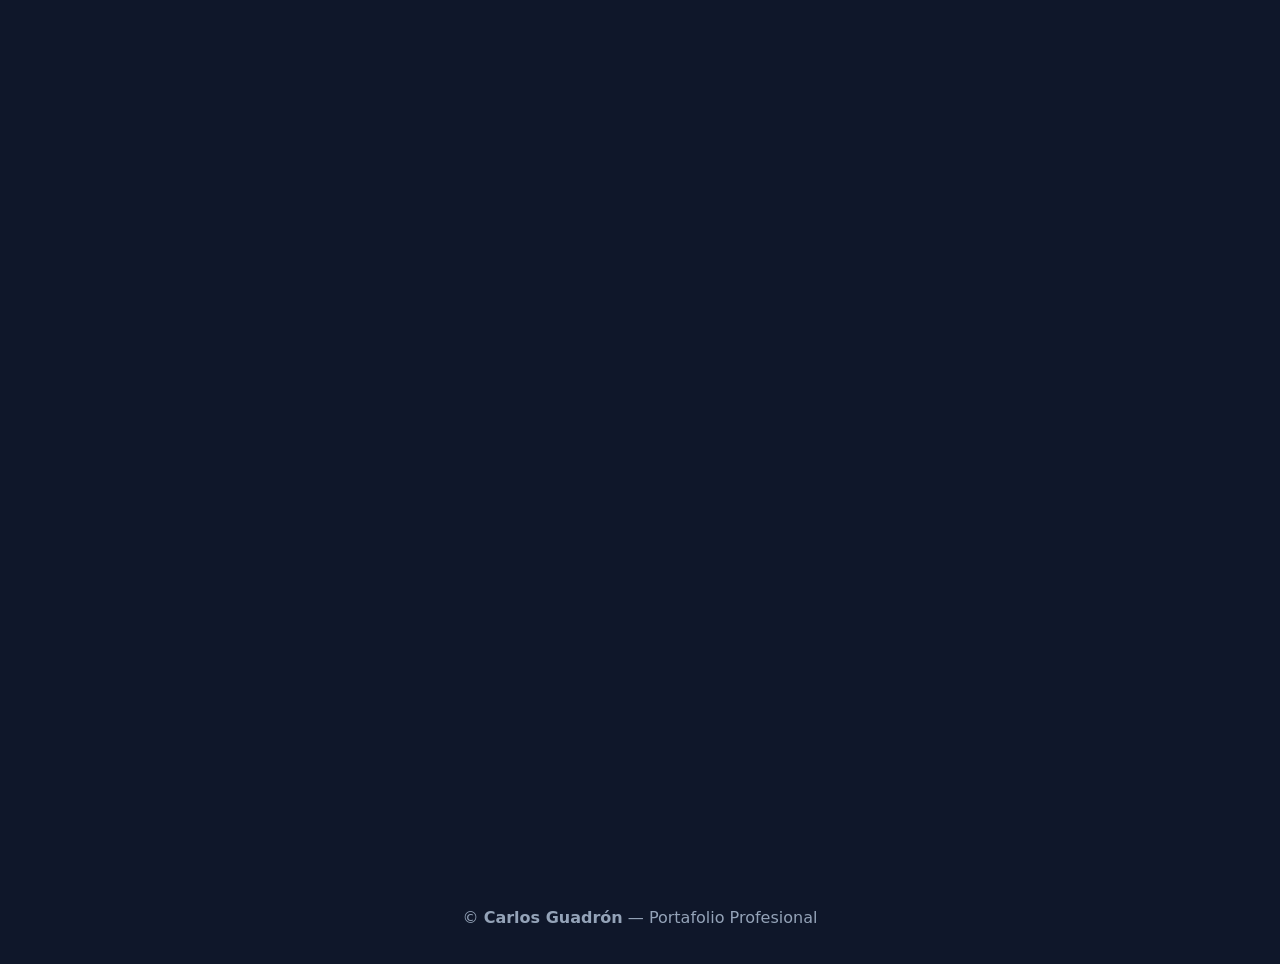
==== commit cac54401: "Arrelgos de banner para móvil y cambio de color  de pagina a modo oscuro nativo" ====
--- a/index.html
+++ b/index.html
@@ -31,7 +31,7 @@
 <!-- ===========================
        INICIO 
        =========================== -->
-  <section id="inicio" class="section content card" style="padding: 0; overflow: hidden;">
+  <section id="inicio" class="section content card" style="padding: 0; overflow: hidden; margin-top: 90px;">
     
     <!-- Banner superior -->
     <img src="img/banner-pagina-web.jpg" alt="Banner Portafolio" class="profile-banner">
--- a/css/styles.css
+++ b/css/styles.css
@@ -4,11 +4,11 @@
 * { box-sizing: border-box; margin: 0; padding: 0; }
 
 :root {
-  --bg: #f6f8fb;
-  --card: #ffffff;
-  --text: #111827;
-  --muted: #6b7280;
-  --accent: #1a73e8;
+  --bg: #0f172a;      /* Fondo principal oscuro (tono azulado tech) */
+  --card: #1e293b;    /* Color de las tarjetas, un poco más claro para separar */
+  --text: #f8fafc;    /* Texto principal casi blanco para contrastar perfecto */
+  --muted: #94a3b8;   /* Textos secundarios en gris suave */
+  --accent: #3b82f6;  /* Azul brillante y moderno para botones y enlaces */
   --radius: 10px;
   --max-width: 1100px;
   --gutter: 20px;
@@ -653,6 +653,9 @@
 
 /* Adaptación perfecta para móviles */
 @media (max-width: 768px) {
+  #inicio {
+    margin-top: 140px !important; 
+  }
   .profile-banner {
     height: 120px;
   }
